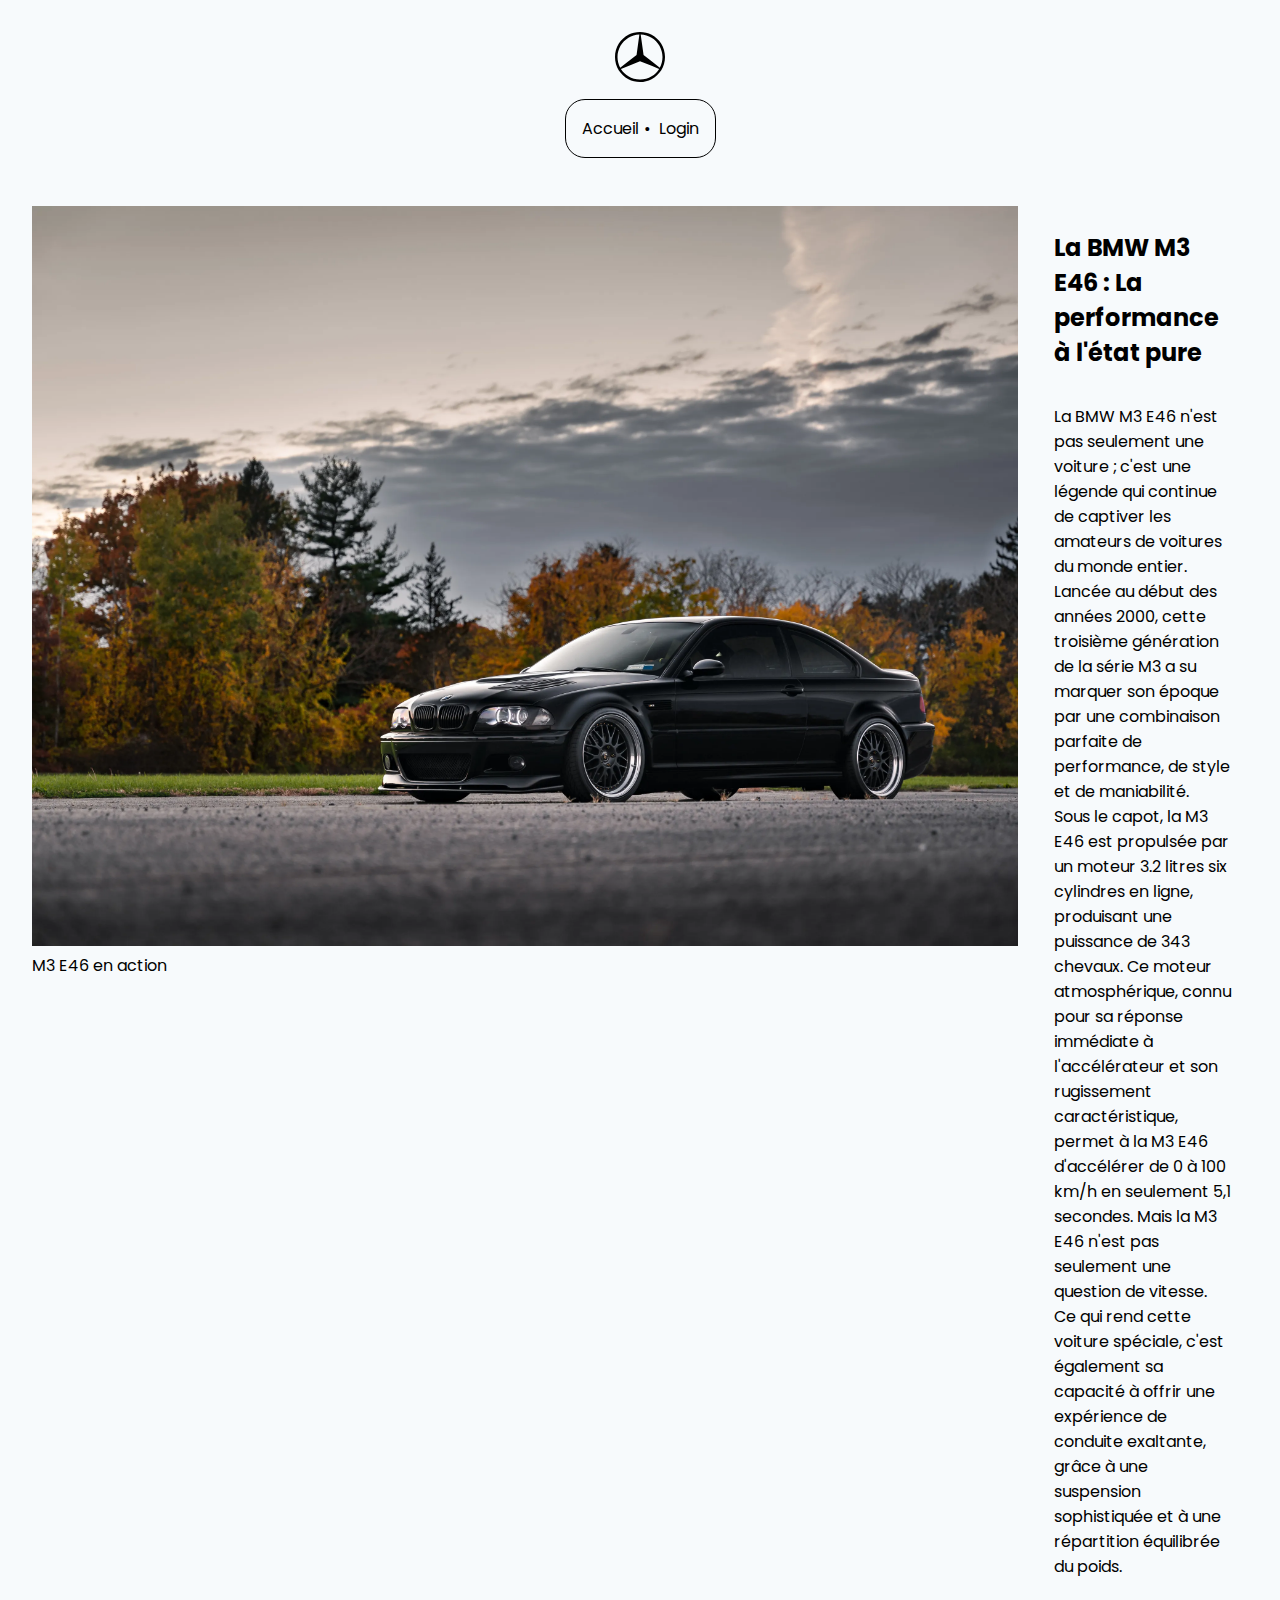
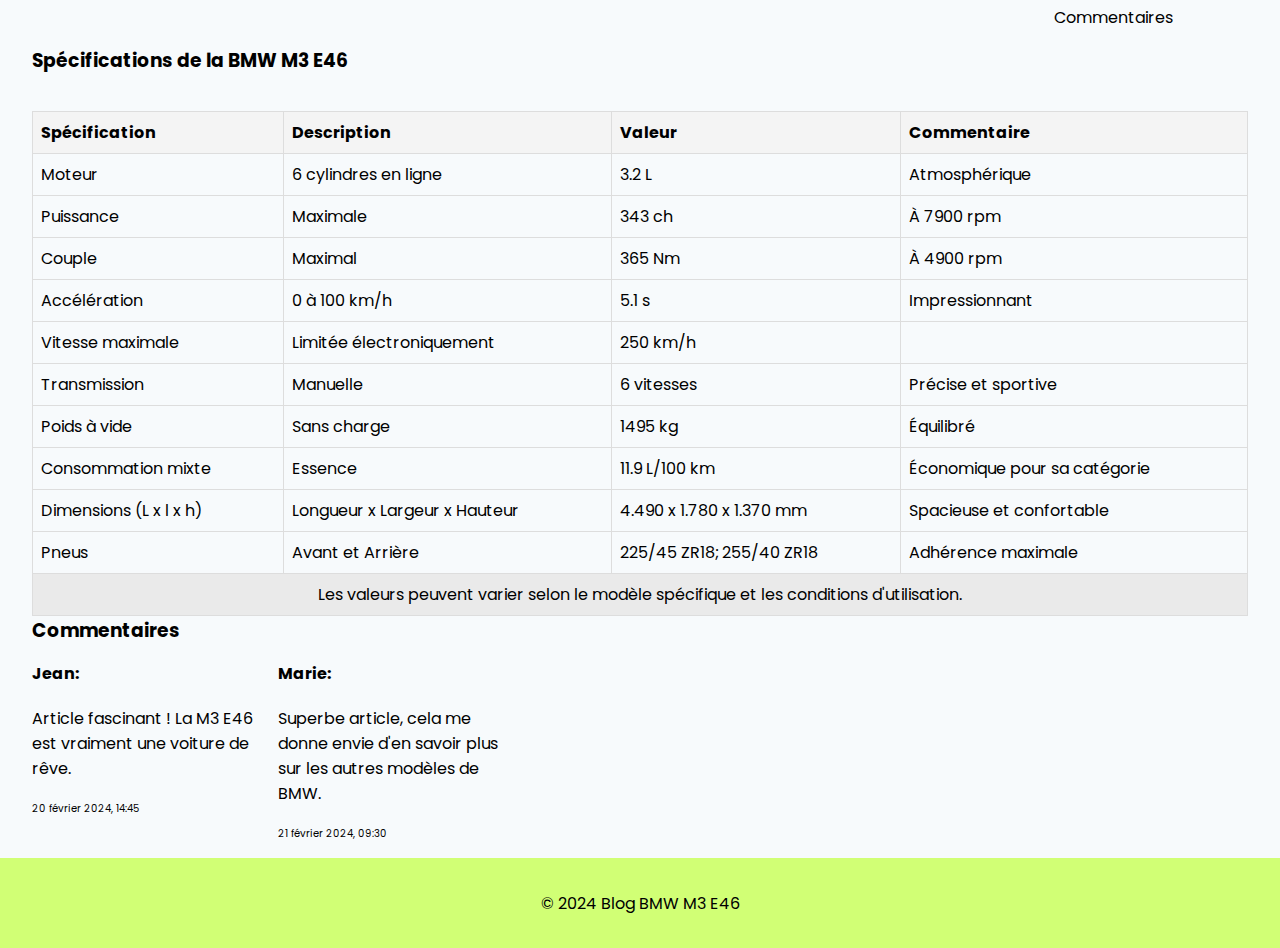
==== article.html @ 1bd62951 "first commit" ====
<!DOCTYPE html>
<html lang="fr">
  <head>
    <meta charset="UTF-8" />
    <meta name="viewport" content="width=device-width, initial-scale=1.0" />
    <title>Titre de l'article - Blog BMW M3 E46</title>
    <link rel="stylesheet" href="style.css" />
  </head>
  <body>
    <header role="banner">
      <div class="center">
        <a href="./index.html">
          <img src="./assets/bmw-logo.svg" alt="Logo BMW" />
        </a>
        <nav role="navigation">
          <ul>
            <li><a href="./index.html">Accueil</a></li>
            <li><a href="./login.html">Login</a></li>
          </ul>
        </nav>
      </div>
    </header>
    <main>
      <article class="detailed-article" role="article">
        <figure>
          <img src="./assets/sunset.webp" alt="BMW M3 E46" />
          <figcaption>M3 E46 en action</figcaption>
        </figure>
        <div class="p-4">
          <h2>La BMW M3 E46 : La performance à l'état pure</h2>
          <p>
            La BMW M3 E46 n'est pas seulement une voiture ; c'est une légende
            qui continue de captiver les amateurs de voitures du monde entier.
            Lancée au début des années 2000, cette troisième génération de la
            série M3 a su marquer son époque par une combinaison parfaite de
            performance, de style et de maniabilité.
            <br />
            Sous le capot, la M3 E46 est propulsée par un moteur 3.2 litres six
            cylindres en ligne, produisant une puissance de 343 chevaux. Ce
            moteur atmosphérique, connu pour sa réponse immédiate à
            l'accélérateur et son rugissement caractéristique, permet à la M3
            E46 d'accélérer de 0 à 100 km/h en seulement 5,1 secondes. Mais la
            M3 E46 n'est pas seulement une question de vitesse. Ce qui rend
            cette voiture spéciale, c'est également sa capacité à offrir une
            expérience de conduite exaltante, grâce à une suspension
            sophistiquée et à une répartition équilibrée du poids.
          </p>
          <div class="mt-4">
            <a href="./article.html#commentaires" class="ml-4" aria-label="Lire les commentaires sur cet article">Commentaires</a>
          </div>
        </div>
      </article>
      <section class="specifications" role="region" aria-labelledby="specs-title">
        <h3>Spécifications de la BMW M3 E46</h3>
        <table>
          <thead>
            <tr>
              <th scope="col">Spécification</th>
              <th scope="col">Description</th>
              <th scope="col">Valeur</th>
              <th scope="col">Commentaire</th>
            </tr>
          </thead>
          <tbody>
            <tr>
              <td>Moteur</td>
              <td>6 cylindres en ligne</td>
              <td>3.2 L</td>
              <td>Atmosphérique</td>
            </tr>
            <tr>
              <td>Puissance</td>
              <td>Maximale</td>
              <td>343 ch</td>
              <td>À 7900 rpm</td>
            </tr>
            <tr>
              <td>Couple</td>
              <td>Maximal</td>
              <td>365 Nm</td>
              <td>À 4900 rpm</td>
            </tr>
            <tr>
              <td>Accélération</td>
              <td>0 à 100 km/h</td>
              <td>5.1 s</td>
              <td>Impressionnant</td>
            </tr>
            <tr>
              <td>Vitesse maximale</td>
              <td>Limitée électroniquement</td>
              <td>250 km/h</td>
              <td></td>
            </tr>
            <tr>
              <td>Transmission</td>
              <td>Manuelle</td>
              <td>6 vitesses</td>
              <td>Précise et sportive</td>
            </tr>
            <tr>
              <td>Poids à vide</td>
              <td>Sans charge</td>
              <td>1495 kg</td>
              <td>Équilibré</td>
            </tr>
            <tr>
              <td>Consommation mixte</td>
              <td>Essence</td>
              <td>11.9 L/100 km</td>
              <td>Économique pour sa catégorie</td>
            </tr>
            <tr>
              <td>Dimensions (L x l x h)</td>
              <td>Longueur x Largeur x Hauteur</td>
              <td>4.490 x 1.780 x 1.370 mm</td>
              <td>Spacieuse et confortable</td>
            </tr>
            <tr>
              <td>Pneus</td>
              <td>Avant et Arrière</td>
              <td>225/45 ZR18; 255/40 ZR18</td>
              <td>Adhérence maximale</td>
            </tr>
          </tbody>
          <tfoot>
            <tr>
              <td colspan="4">
                Les valeurs peuvent varier selon le modèle spécifique et les
                conditions d'utilisation.
              </td>
            </tr>
          </tfoot>
        </table>
      </section>

      <section id="commentaires" class="commentaires" role="region" aria-labelledby="comments-title">
        <h3>Commentaires</h3>
        <div class="commentaire">
          <p>
            <strong>Jean:</strong> Article fascinant ! La M3 E46 est vraiment
            une voiture de rêve.
            <time datetime="2024-02-20T14:45">20 février 2024, 14:45</time>
          </p>
        </div>
        <div class="commentaire">
          <p>
            <strong>Marie:</strong> Superbe article, cela me donne envie d'en
            savoir plus sur les autres modèles de BMW.
            <time datetime="2024-02-21T09:30">21 février 2024, 09:30</time>
          </p>
        </div>
      </section>
    </main>
    <footer role="contentinfo">© 2024 Blog BMW M3 E46</footer>
  </body>
</html>
---- style.css ----
@charset "UTF-8";
@import url("https://fonts.googleapis.com/css2?family=Poppins:ital,wght@0,100;0,200;0,300;0,400;0,500;0,600;0,700;0,800;0,900;1,100;1,200;1,300;1,400;1,500;1,600;1,700;1,800;1,900&display=swap");
* {
  box-sizing: border-box;
  margin: 0;
  padding: 0;
  scroll-behavior: smooth;
}

body {
  background-color: #f7fafc;
  font-family: "Poppins", sans-serif;
}

ul {
  list-style: none;
}

a {
  text-decoration: none;
}

header {
  text-align: center;
  padding: 2rem 1rem;
  color: white;
  display: flex;
  justify-content: center;
  align-items: center;
}
header .center {
  display: flex;
  flex-direction: column;
  gap: 10px;
}
header .center img {
  height: 50px;
}
header .center nav {
  padding: 1em;
  border: 1px solid black;
  border-radius: 20px;
}
header .center nav ul {
  display: flex;
  gap: 20px;
}
header .center nav ul li a {
  color: black;
}
header .center nav ul li:not(:last-child) {
  position: relative;
}
header .center nav ul li:not(:last-child)::after {
  content: "•";
  position: absolute;
  margin-left: 5px;
  color: black;
}

main {
  padding: 1rem 2rem;
}

section {
  display: grid;
  grid-template-columns: repeat(auto-fill, minmax(200px, 1fr));
  gap: 1rem;
}

h2 {
  grid-column: 1/-1;
}

article {
  grid-column: 1/-1;
  overflow: hidden;
  border-radius: 20px;
  display: flex;
  gap: 10px;
}
article picture {
  width: 50%;
  position: relative;
}
article picture img {
  width: 100%;
  height: 100%;
  -o-object-fit: cover;
     object-fit: cover;
  border-radius: 20px;
}
article picture figcaption {
  position: absolute;
  left: 20px;
  bottom: 20px;
  padding: 0.5rem;
  text-align: center;
  background-color: #f7fafc;
  border-radius: 20px;
  font-size: 3em;
}
article picture .time {
  position: absolute;
  right: 20px;
  top: 20px;
  padding: 0.5rem;
  text-align: center;
  background-color: #f7fafc;
  border-radius: 20px;
  font-size: 1em;
}
article .p-4 {
  width: 50%;
  display: flex;
  flex-direction: column;
  gap: 10px;
}
article .p-4 .top {
  background-color: #d1ff75;
  border-radius: 20px;
  flex: 1;
  padding: 1rem;
  display: flex;
  flex-direction: column;
  justify-content: space-between;
}
article .p-4 .top .mt-4 {
  display: flex;
  justify-content: flex-end;
  gap: 10px;
}
article .p-4 .top .mt-4 a {
  padding: 10px 20px;
  background-color: white;
  color: black;
  border-radius: 20px;
}
article .p-4 .bottom {
  display: flex;
  gap: 10px;
}
article .p-4 .bottom img {
  border-radius: 20px;
  width: 50%;
}
article h2 {
  font-weight: bold;
  margin-bottom: 0.5rem;
}
article a {
  color: black;
  transition: 0.3s;
}
article a:hover {
  color: #2b6cb0;
}

footer {
  display: flex;
  align-items: center;
  justify-content: center;
  text-align: center;
  padding: 1rem 0;
  background-color: #d1ff75;
  color: black;
  height: 90px;
}

.detailed-article {
  margin: auto;
  background-color: transparent;
  box-shadow: none;
  overflow: hidden;
  border-radius: 0;
  display: flex;
  gap: 20px;
}
.detailed-article figure img {
  width: 100%;
  height: auto;
  -o-object-fit: cover;
     object-fit: cover;
}
.detailed-article .p-4 {
  padding: 1rem;
}
.detailed-article .p-4 h2 {
  margin-top: 0.5rem;
}
.detailed-article .p-4 p {
  margin: 1rem 0;
}

.specifications h3 {
  grid-column: 1/-1;
}
.specifications table {
  grid-column: 1/-1;
  width: 100%;
  border-collapse: collapse;
  margin-top: 20px;
}
.specifications th,
.specifications td {
  border: 1px solid #ddd;
  padding: 8px;
  text-align: left;
}
.specifications th {
  background-color: #f4f4f4;
}
.specifications tfoot td {
  background-color: #eaeaea;
  text-align: center;
}

#commentaires h3 {
  grid-column: 1/-1;
}
#commentaires .commentaire p {
  display: flex;
  flex-direction: column;
  gap: 20px;
}
#commentaires .commentaire p time {
  font-size: 10px;
}

.login-container {
  padding: 2rem;
  border-radius: 8px;
  box-shadow: 0 4px 6px rgba(0, 0, 0, 0.1);
}

.login-form {
  display: flex;
  flex-direction: column;
  gap: 1rem;
}

.login-logo {
  display: block;
  margin-left: auto;
  margin-right: auto;
  height: 100px;
  margin-bottom: 2rem;
}

input[type=email], input[type=password] {
  padding: 0.5rem;
  border: 1px solid #ddd;
  border-radius: 4px;
}

.login-button {
  background-color: #2d3748;
  color: white;
  padding: 0.5rem;
  border: none;
  border-radius: 4px;
  cursor: pointer;
}

.login-button:hover {
  background-color: #4a5568;
}/*# sourceMappingURL=style.css.map */
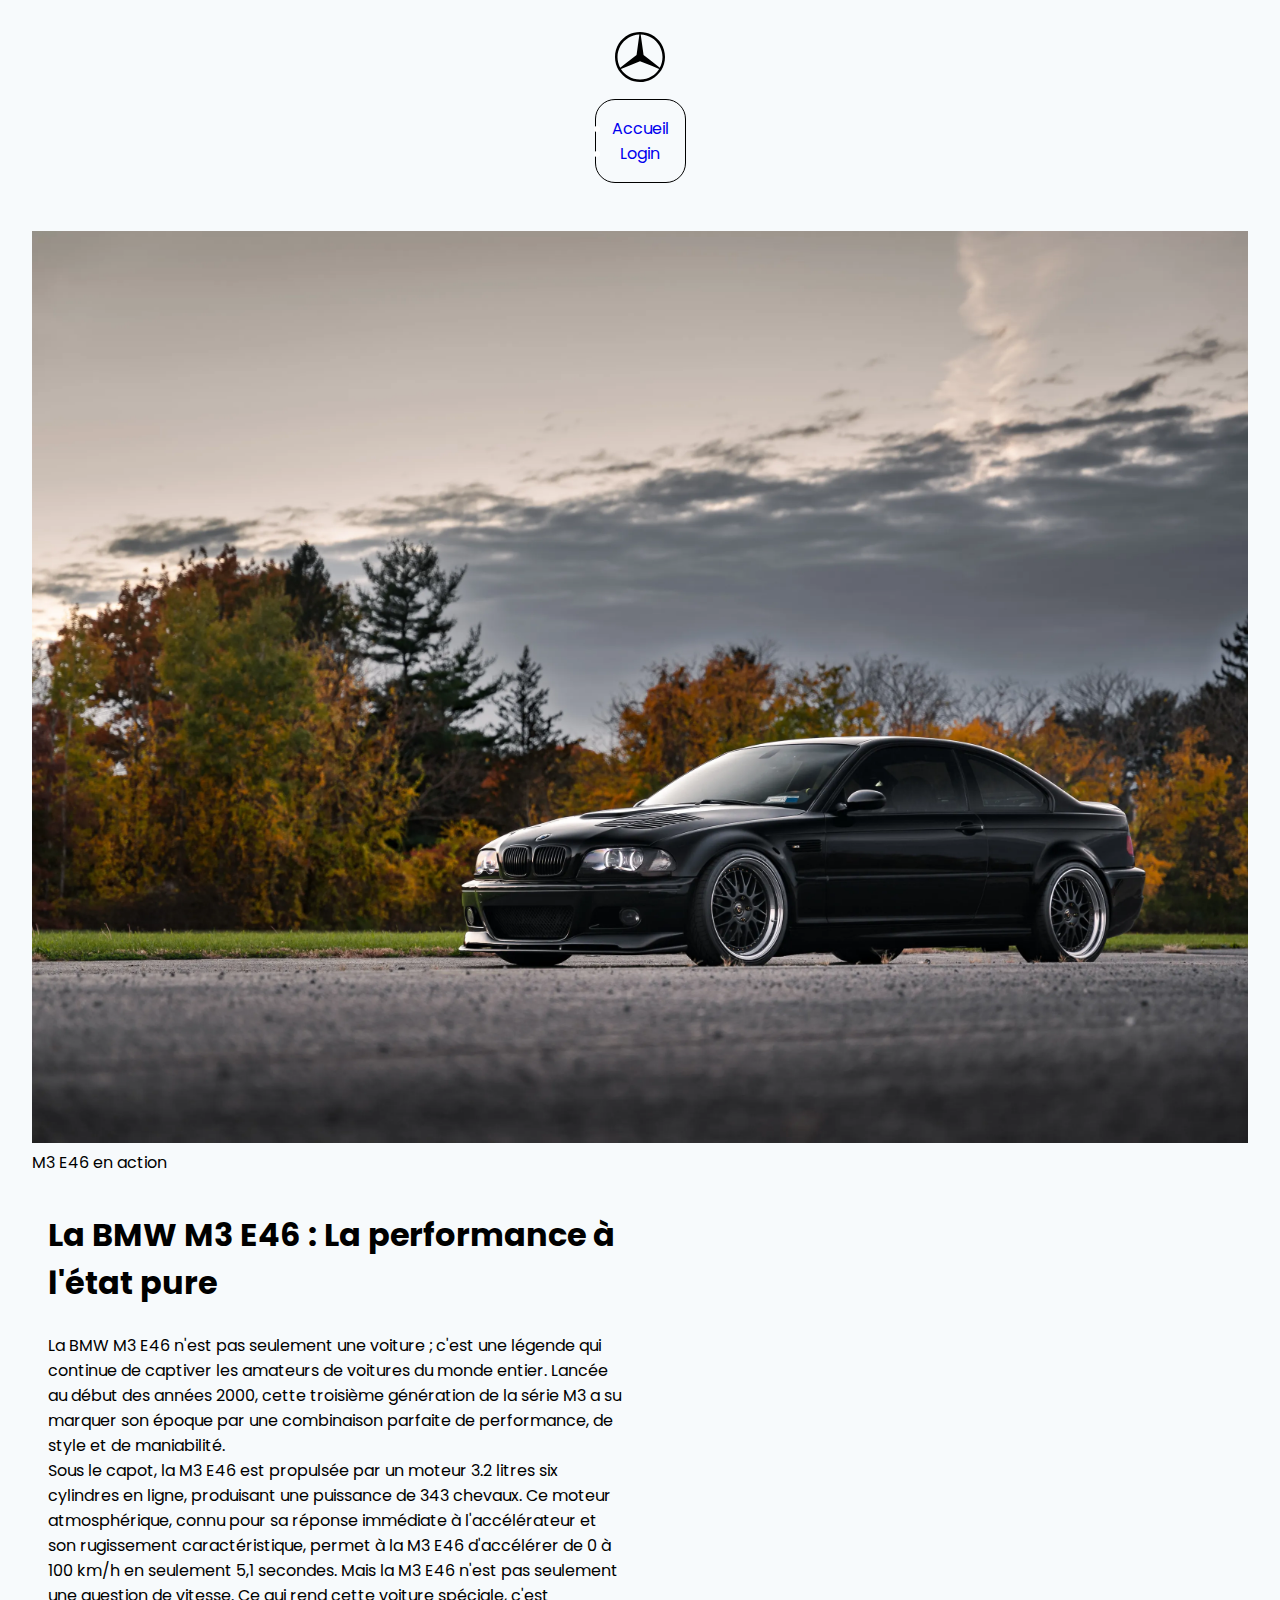
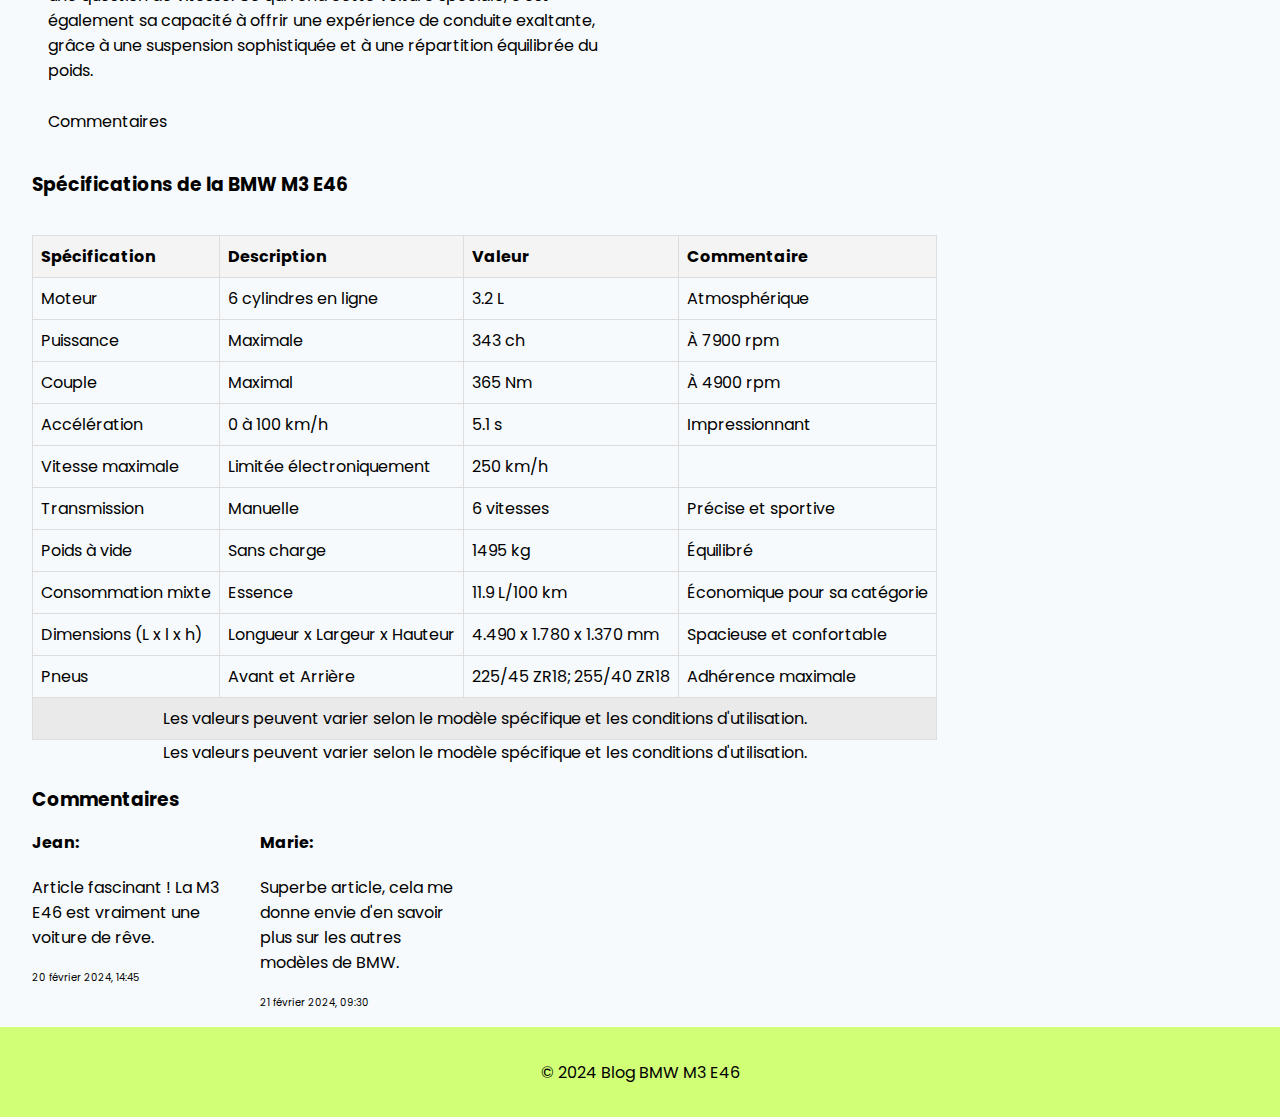
==== commit e4702e3c: "commit" ====
--- a/article.html
+++ b/article.html
@@ -1,40 +1,40 @@
 <!DOCTYPE html>
 <html lang="fr">
   <head>
-    <meta charset="UTF-8" />
-    <meta name="viewport" content="width=device-width, initial-scale=1.0" />
+    <meta charset="UTF-8" >
+    <meta name="viewport" content="width=device-width, initial-scale=1.0" >
     <title>Titre de l'article - Blog BMW M3 E46</title>
-    <link rel="stylesheet" href="style.css" />
+    <link rel="stylesheet" href="style.css" >
   </head>
   <body>
-    <header role="banner">
+    <header aria-label="haut de page">
       <div class="center">
-        <a href="./index.html">
-          <img src="./assets/bmw-logo.svg" alt="Logo BMW" />
+        <a href="./index.html" title="retour à la page d'accueil">
+          <img src="./assets/bmw-logo.svg" alt="Logo BMW" >
         </a>
-        <nav role="navigation">
-          <ul>
+        <nav aria-label="principal">
+          <menu>
             <li><a href="./index.html">Accueil</a></li>
             <li><a href="./login.html">Login</a></li>
-          </ul>
+          </menu>
         </nav>
       </div>
     </header>
     <main>
-      <article class="detailed-article" role="article">
+      <article class="detailed-article">
         <figure>
-          <img src="./assets/sunset.webp" alt="BMW M3 E46" />
+          <img src="./assets/sunset.webp" alt="BMW M3 E46" >
           <figcaption>M3 E46 en action</figcaption>
         </figure>
         <div class="p-4">
-          <h2>La BMW M3 E46 : La performance à l'état pure</h2>
+          <h1>La BMW M3 E46 : La performance à l'état pure</h1>
           <p>
             La BMW M3 E46 n'est pas seulement une voiture ; c'est une légende
             qui continue de captiver les amateurs de voitures du monde entier.
             Lancée au début des années 2000, cette troisième génération de la
             série M3 a su marquer son époque par une combinaison parfaite de
             performance, de style et de maniabilité.
-            <br />
+            <br >
             Sous le capot, la M3 E46 est propulsée par un moteur 3.2 litres six
             cylindres en ligne, produisant une puissance de 343 chevaux. Ce
             moteur atmosphérique, connu pour sa réponse immédiate à
@@ -49,109 +49,115 @@
             <a href="./article.html#commentaires" class="ml-4" aria-label="Lire les commentaires sur cet article">Commentaires</a>
           </div>
         </div>
+        <section class="specifications"> 
+          <!-- section A changer TODO -->
+          <h3>Spécifications de la BMW M3 E46</h3>
+          <table>
+            <thead>
+              <tr>
+                <th scope="col">Spécification</th>
+                <th scope="col">Description</th>
+                <th scope="col">Valeur</th>
+                <th scope="col">Commentaire</th>
+              </tr>
+            </thead>
+            <tbody>
+              <tr>
+                <td>Moteur</td>
+                <td>6 cylindres en ligne</td>
+                <td>3.2 L</td>
+                <td>Atmosphérique</td>
+              </tr>
+              <tr>
+                <td>Puissance</td>
+                <td>Maximale</td>
+                <td>343 ch</td>
+                <td>À 7900 rpm</td>
+              </tr>
+              <tr>
+                <td>Couple</td>
+                <td>Maximal</td>
+                <td>365 Nm</td>
+                <td>À 4900 rpm</td>
+              </tr>
+              <tr>
+                <td>Accélération</td>
+                <td>0 à 100 km/h</td>
+                <td>5.1 s</td>
+                <td>Impressionnant</td>
+              </tr>
+              <tr>
+                <td>Vitesse maximale</td>
+                <td>Limitée électroniquement</td>
+                <td>250 km/h</td>
+                <td></td>
+              </tr>
+              <tr>
+                <td>Transmission</td>
+                <td>Manuelle</td>
+                <td>6 vitesses</td>
+                <td>Précise et sportive</td>
+              </tr>
+              <tr>
+                <td>Poids à vide</td>
+                <td>Sans charge</td>
+                <td>1495 kg</td>
+                <td>Équilibré</td>
+              </tr>
+              <tr>
+                <td>Consommation mixte</td>
+                <td>Essence</td>
+                <td>11.9 L/100 km</td>
+                <td>Économique pour sa catégorie</td>
+              </tr>
+              <tr>
+                <td>Dimensions (L x l x h)</td>
+                <td>Longueur x Largeur x Hauteur</td>
+                <td>4.490 x 1.780 x 1.370 mm</td>
+                <td>Spacieuse et confortable</td>
+              </tr>
+              <tr>
+                <td>Pneus</td>
+                <td>Avant et Arrière</td>
+                <td>225/45 ZR18; 255/40 ZR18</td>
+                <td>Adhérence maximale</td>
+              </tr>
+            </tbody>
+            <tfoot>
+              <tr>
+                <td colspan="4">
+                  Les valeurs peuvent varier selon le modèle spécifique et les
+                  conditions d'utilisation.
+                </td>
+              </tr>
+            </tfoot>
+            <caption align="bottom">
+              Les valeurs peuvent varier selon le modèle spécifique et les conditions d'utilisation.
+              <!-- TODO -->
+            </caption>
+          </table>
+        </section>
+  
+        <section id="commentaires" class="commentaires">
+          <h3>Commentaires</h3>
+          <div class="commentaire">
+            <p>
+              <strong>Jean:</strong> Article fascinant ! La M3 E46 est vraiment
+              une voiture de rêve.
+              <time datetime="2024-02-20T14:45">20 février 2024, 14:45</time>
+            </p>
+          </div>
+          <div class="commentaire">
+            <p>
+              <strong>Marie:</strong> Superbe article, cela me donne envie d'en
+              savoir plus sur les autres modèles de BMW.
+              <time datetime="2024-02-21T09:30">21 février 2024, 09:30</time>
+            </p>
+          </div>
+        </section>
       </article>
-      <section class="specifications" role="region" aria-labelledby="specs-title">
-        <h3>Spécifications de la BMW M3 E46</h3>
-        <table>
-          <thead>
-            <tr>
-              <th scope="col">Spécification</th>
-              <th scope="col">Description</th>
-              <th scope="col">Valeur</th>
-              <th scope="col">Commentaire</th>
-            </tr>
-          </thead>
-          <tbody>
-            <tr>
-              <td>Moteur</td>
-              <td>6 cylindres en ligne</td>
-              <td>3.2 L</td>
-              <td>Atmosphérique</td>
-            </tr>
-            <tr>
-              <td>Puissance</td>
-              <td>Maximale</td>
-              <td>343 ch</td>
-              <td>À 7900 rpm</td>
-            </tr>
-            <tr>
-              <td>Couple</td>
-              <td>Maximal</td>
-              <td>365 Nm</td>
-              <td>À 4900 rpm</td>
-            </tr>
-            <tr>
-              <td>Accélération</td>
-              <td>0 à 100 km/h</td>
-              <td>5.1 s</td>
-              <td>Impressionnant</td>
-            </tr>
-            <tr>
-              <td>Vitesse maximale</td>
-              <td>Limitée électroniquement</td>
-              <td>250 km/h</td>
-              <td></td>
-            </tr>
-            <tr>
-              <td>Transmission</td>
-              <td>Manuelle</td>
-              <td>6 vitesses</td>
-              <td>Précise et sportive</td>
-            </tr>
-            <tr>
-              <td>Poids à vide</td>
-              <td>Sans charge</td>
-              <td>1495 kg</td>
-              <td>Équilibré</td>
-            </tr>
-            <tr>
-              <td>Consommation mixte</td>
-              <td>Essence</td>
-              <td>11.9 L/100 km</td>
-              <td>Économique pour sa catégorie</td>
-            </tr>
-            <tr>
-              <td>Dimensions (L x l x h)</td>
-              <td>Longueur x Largeur x Hauteur</td>
-              <td>4.490 x 1.780 x 1.370 mm</td>
-              <td>Spacieuse et confortable</td>
-            </tr>
-            <tr>
-              <td>Pneus</td>
-              <td>Avant et Arrière</td>
-              <td>225/45 ZR18; 255/40 ZR18</td>
-              <td>Adhérence maximale</td>
-            </tr>
-          </tbody>
-          <tfoot>
-            <tr>
-              <td colspan="4">
-                Les valeurs peuvent varier selon le modèle spécifique et les
-                conditions d'utilisation.
-              </td>
-            </tr>
-          </tfoot>
-        </table>
-      </section>
 
-      <section id="commentaires" class="commentaires" role="region" aria-labelledby="comments-title">
-        <h3>Commentaires</h3>
-        <div class="commentaire">
-          <p>
-            <strong>Jean:</strong> Article fascinant ! La M3 E46 est vraiment
-            une voiture de rêve.
-            <time datetime="2024-02-20T14:45">20 février 2024, 14:45</time>
-          </p>
-        </div>
-        <div class="commentaire">
-          <p>
-            <strong>Marie:</strong> Superbe article, cela me donne envie d'en
-            savoir plus sur les autres modèles de BMW.
-            <time datetime="2024-02-21T09:30">21 février 2024, 09:30</time>
-          </p>
-        </div>
-      </section>
     </main>
-    <footer role="contentinfo">© 2024 Blog BMW M3 E46</footer>
+    <footer aria-label="bas de page">© 2024 Blog BMW M3 E46</footer>
   </body>
 </html>
--- a/style.css
+++ b/style.css
@@ -1,4 +1,3 @@
-@charset "UTF-8";
 @import url("https://fonts.googleapis.com/css2?family=Poppins:ital,wght@0,100;0,200;0,300;0,400;0,500;0,600;0,700;0,800;0,900;1,100;1,200;1,300;1,400;1,500;1,600;1,700;1,800;1,900&display=swap");
 * {
   box-sizing: border-box;
@@ -48,13 +47,7 @@
 header .center nav ul li a {
   color: black;
 }
-header .center nav ul li:not(:last-child) {
-  position: relative;
-}
-header .center nav ul li:not(:last-child)::after {
-  content: "•";
-  position: absolute;
-  margin-left: 5px;
+header .center nav ul li span {
   color: black;
 }
 
@@ -79,18 +72,18 @@
   display: flex;
   gap: 10px;
 }
-article picture {
+article .picture {
   width: 50%;
   position: relative;
 }
-article picture img {
+article .picture img {
   width: 100%;
   height: 100%;
   -o-object-fit: cover;
      object-fit: cover;
   border-radius: 20px;
 }
-article picture figcaption {
+article .caption {
   position: absolute;
   left: 20px;
   bottom: 20px;
@@ -100,7 +93,7 @@
   border-radius: 20px;
   font-size: 3em;
 }
-article picture .time {
+article .time {
   position: absolute;
   right: 20px;
   top: 20px;
@@ -174,6 +167,7 @@
   overflow: hidden;
   border-radius: 0;
   display: flex;
+  flex-wrap: wrap;
   gap: 20px;
 }
 .detailed-article figure img {
@@ -247,7 +241,8 @@
   margin-bottom: 2rem;
 }
 
-input[type=email], input[type=password] {
+input[type=email],
+input[type=password] {
   padding: 0.5rem;
   border: 1px solid #ddd;
   border-radius: 4px;
